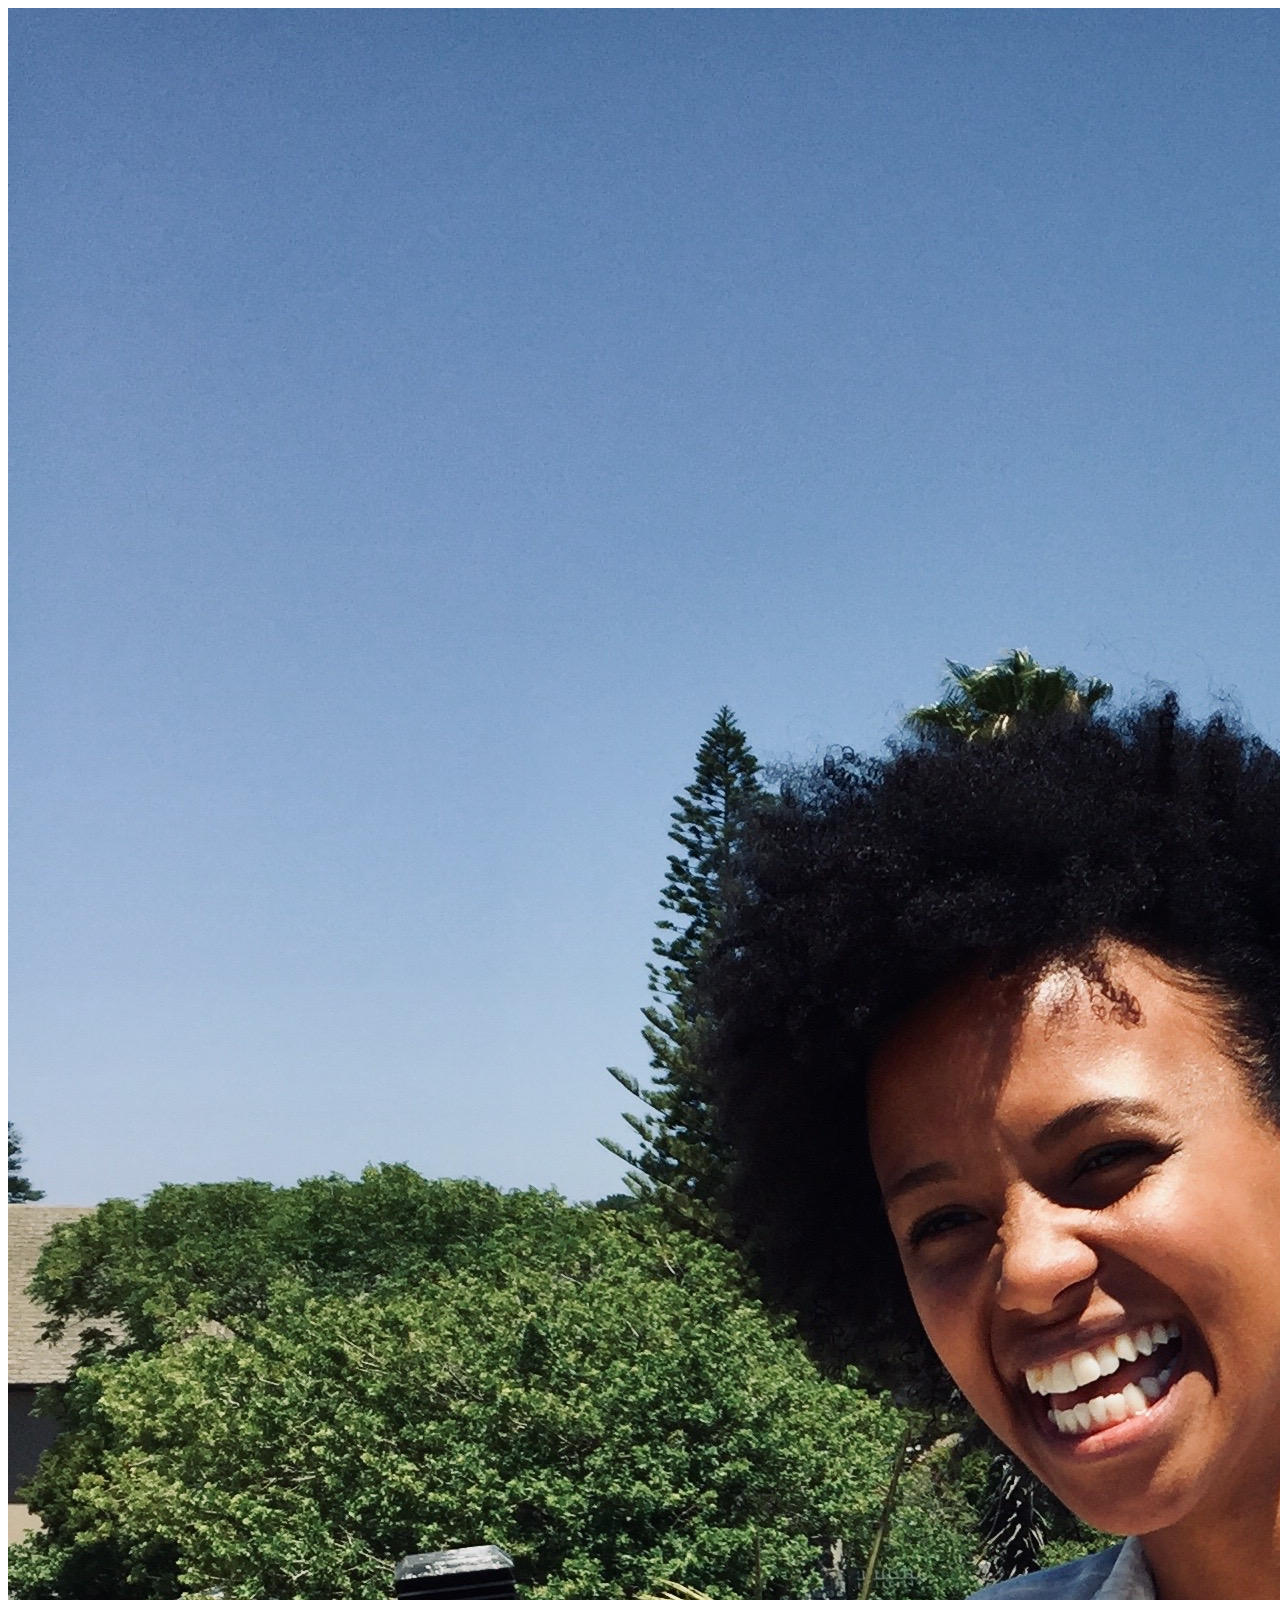
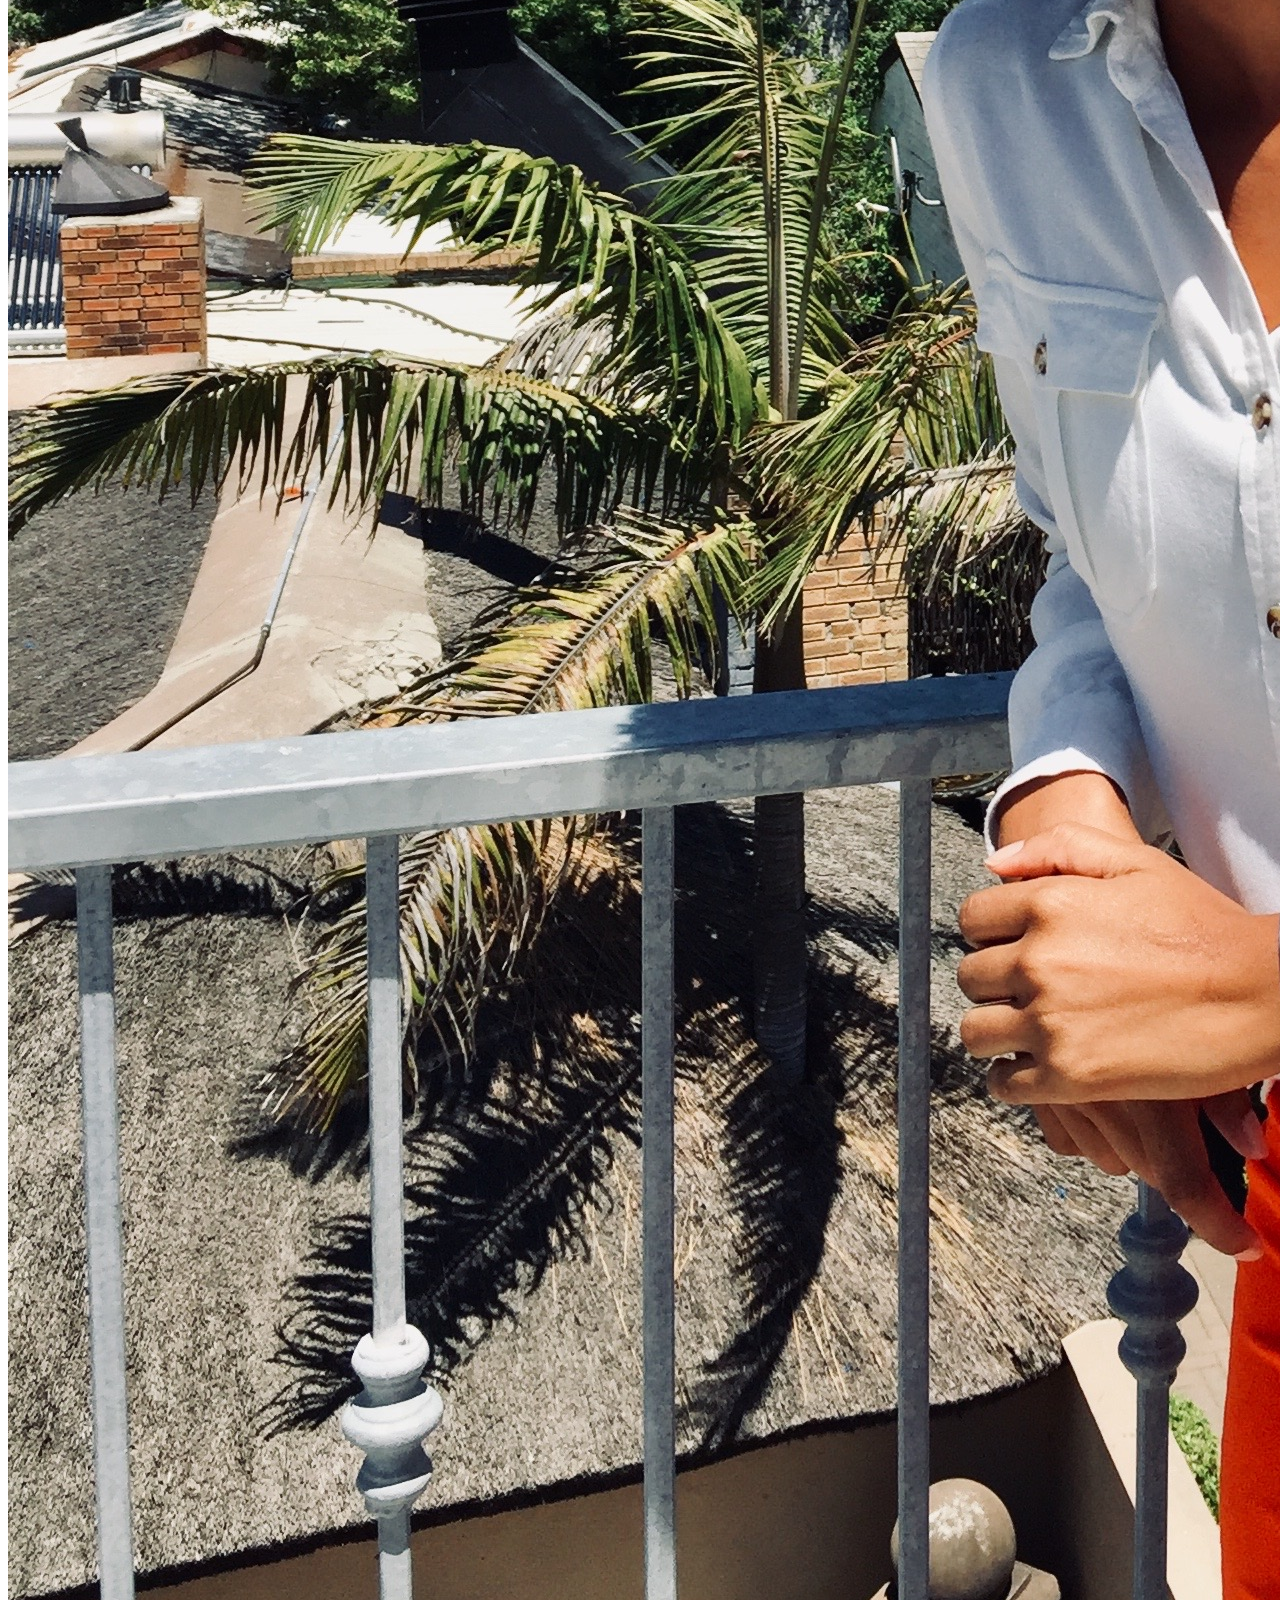
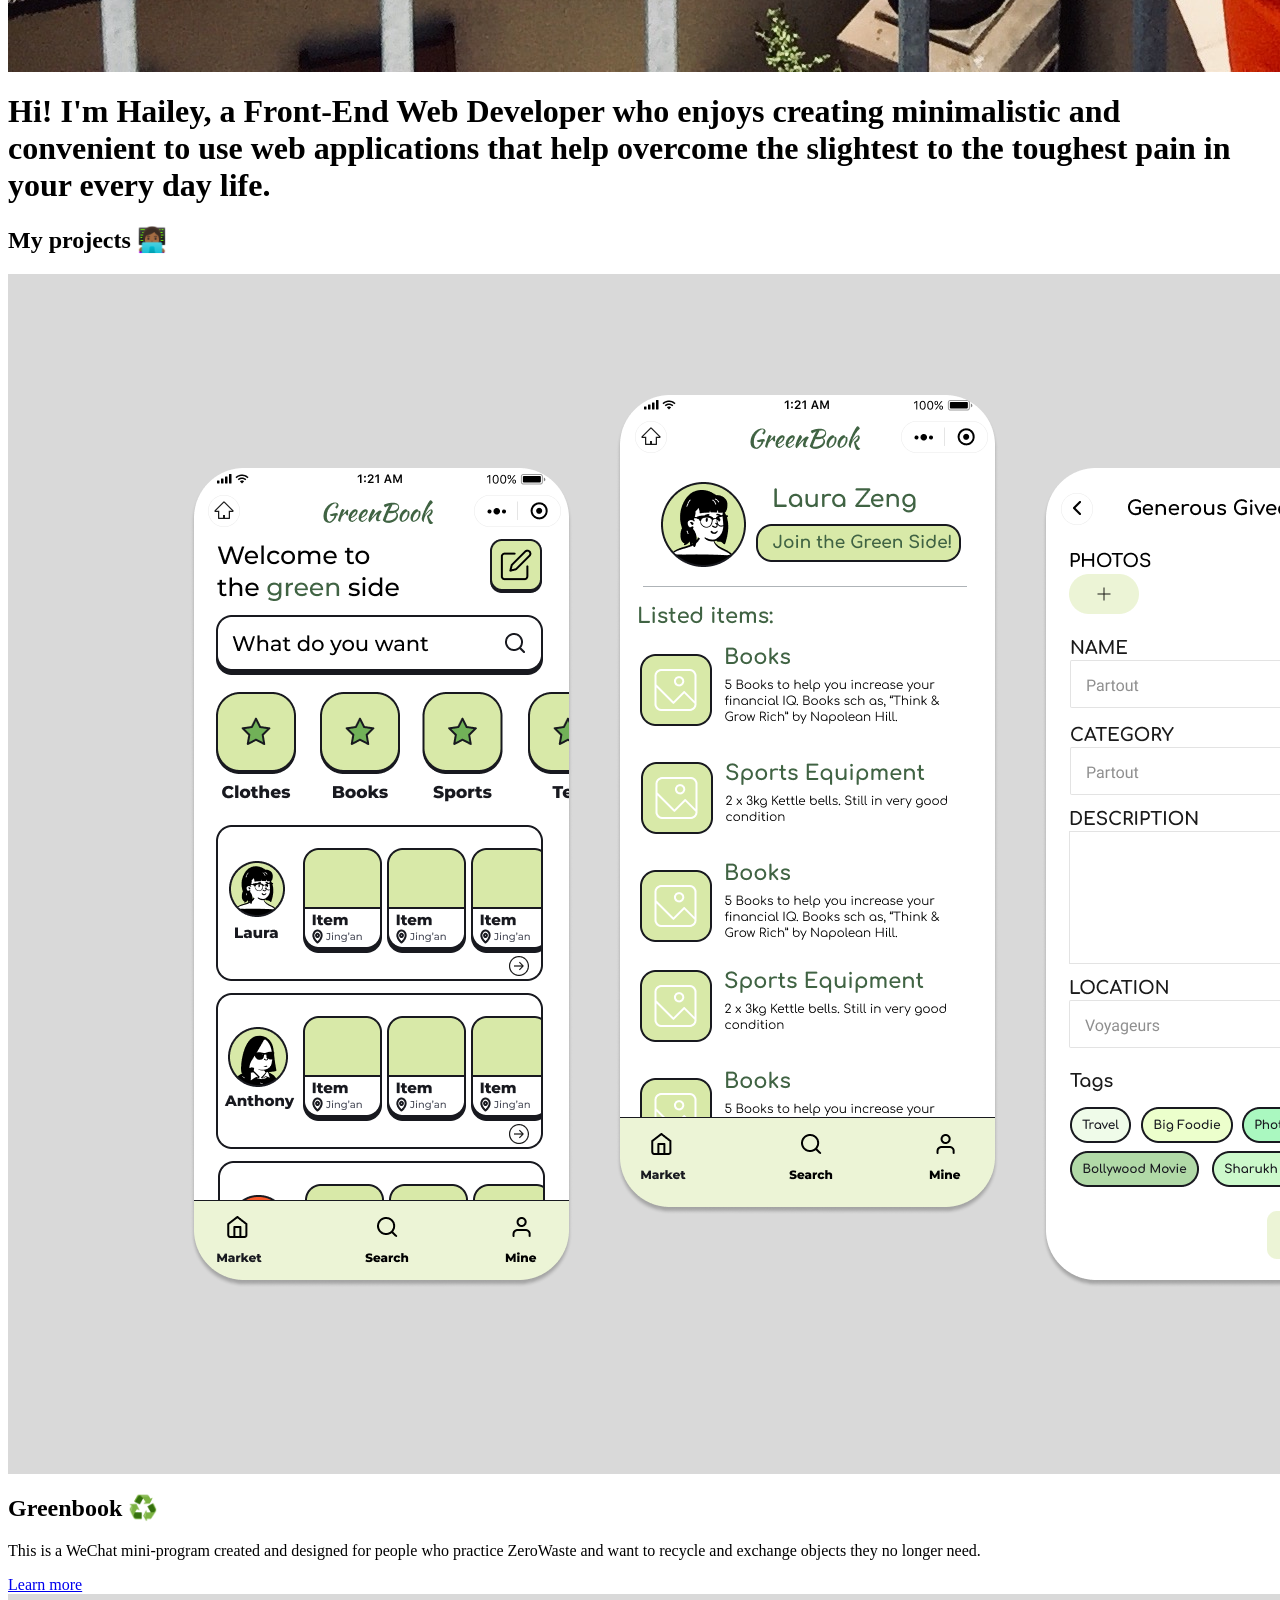
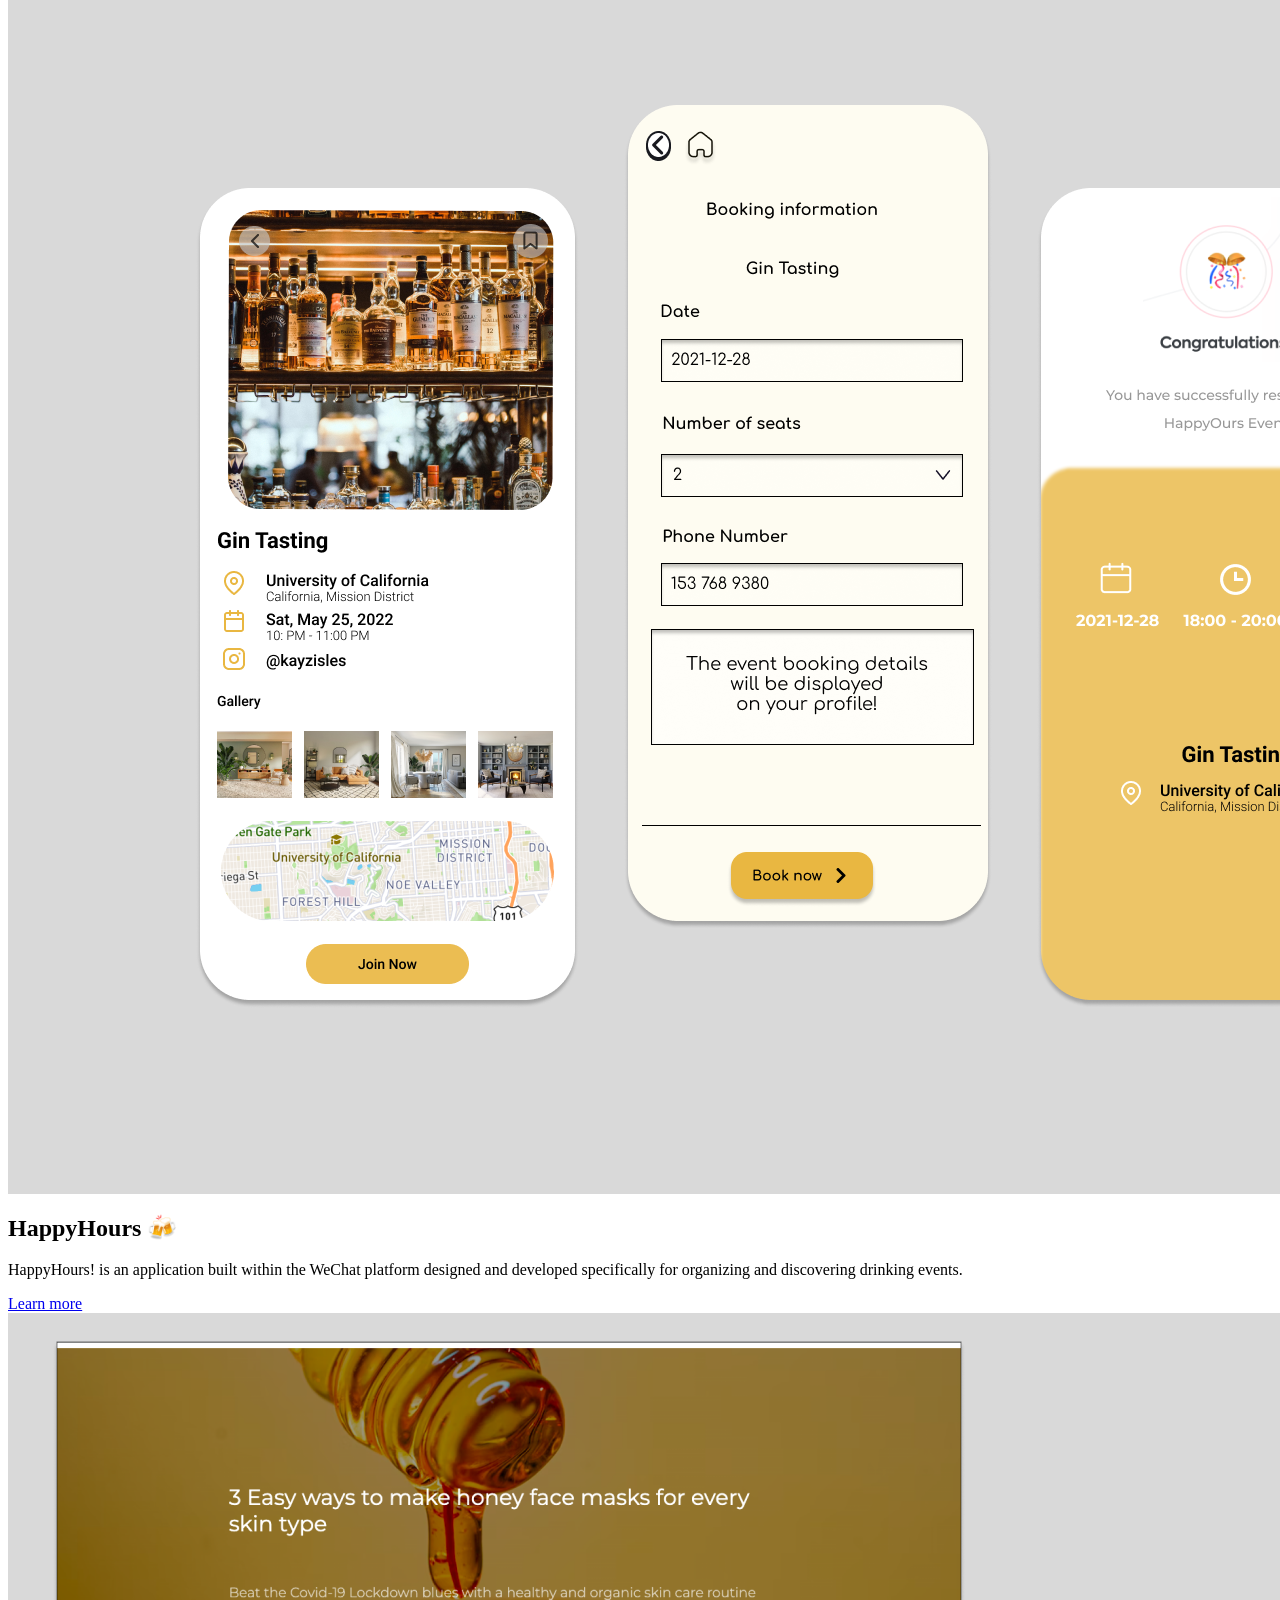
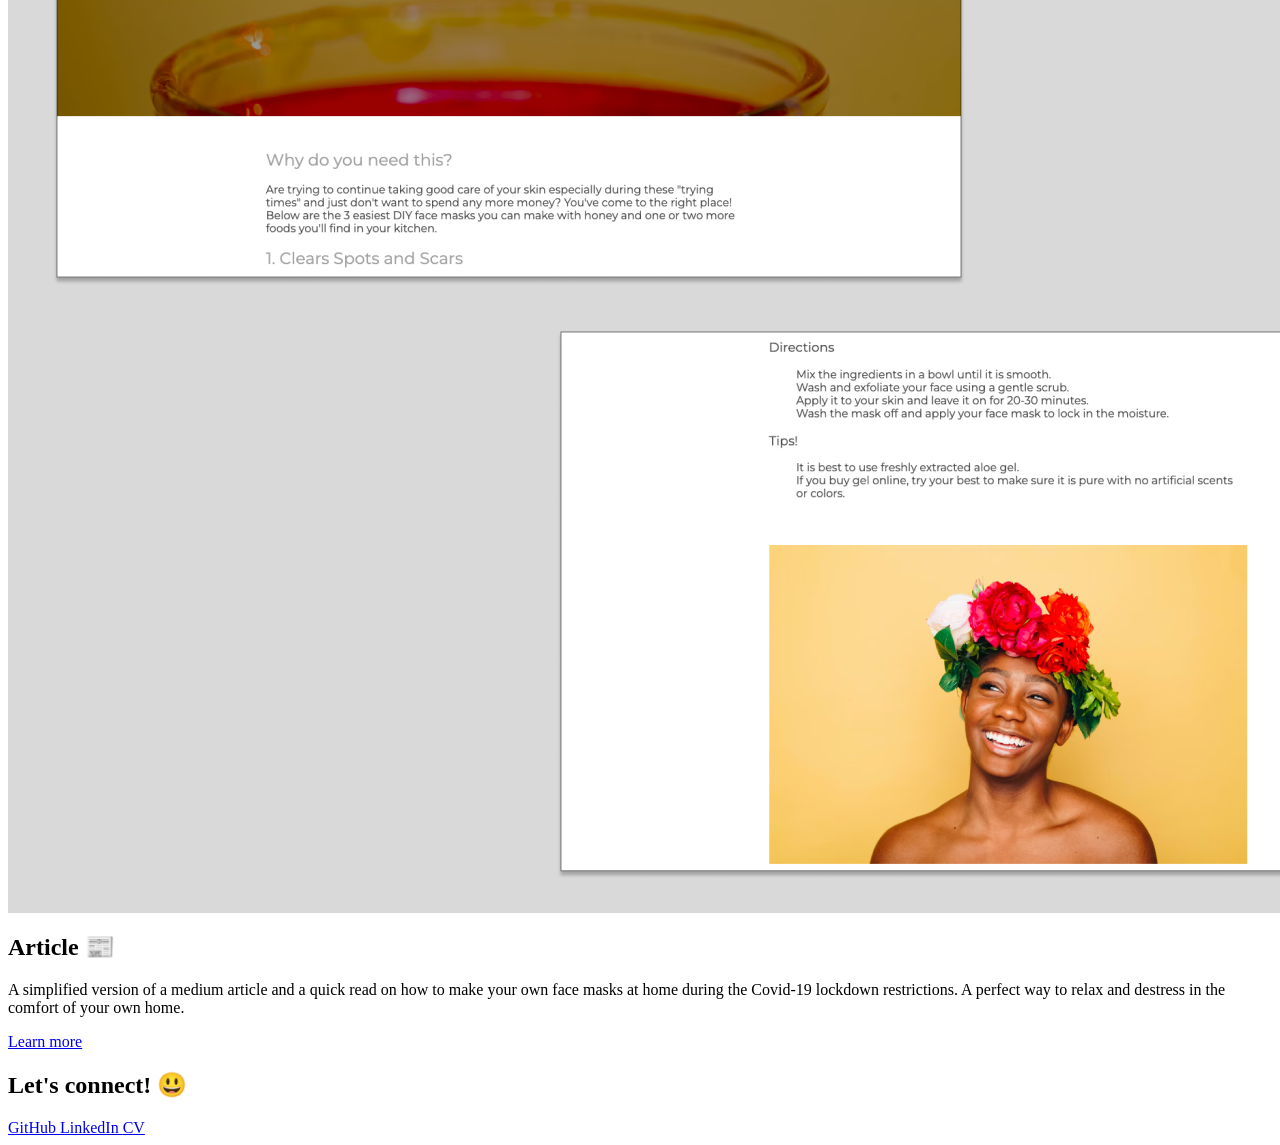
==== index.html @ 64c37670 "first commit" ====
<html>

<head>
  <title> Hailey Reent 👩🏾‍💻 </title>
  <meta charset="utf-8">
  <link rel="stylesheet" href="index.css">
  <meta name="viewport" content="width=device-width, initial-scale=1.0">
</head>

</body>

</html>

<body>
  <div class="banner"
    style="background-image:
url(https://images.unsplash.com/photo-1477554193778-9562c28588c0?ixlib=rb-1.2.1&ixid=MnwxMjA3fDB8MHxwaG90by1wYWdlfHx8fGVufDB8fHx8&auto=format&fit=crop&w=1170&q=80);">

    <div class="profile">
      <img src="images/profile.jpeg" alt="profile picture">
    </div>

    <div class="introduction">
      <h1>
        Hi! I'm Hailey, a Front-End Web Developer who enjoys creating minimalistic and convenient
        to use web applications that help overcome the slightest to the toughest pain in your
        every day life.
      </h1>
    </div>
  </div>

  <div class="info">
    <h2> My projects 👩🏾‍💻 </h2>
  </div>

  <div class="project">
    <div class="web-app-scr-gr">
      <img src="images/Greenbook.png" alt="greenbook wechat mini-program">
    </div>

    <div class="description-gr">
      <h2> Greenbook ♻️ </h2>
      <p>
        This is a WeChat mini-program created and designed for people who practice ZeroWaste and want to
        recycle and exchange objects they no longer need.
      </p>
      <a href="https://github.com/xxlaura/GreenBook_FrontEnd" target="_blank">
        Learn more
      </a>
    </div>
  </div>

  <div class="project">
    <div class="web-app-scr-hrs">
      <img src="images/happyhours.png" alt="happyhours wechat mini-program">
    </div>

    <div class="description-hrs">
      <h2> HappyHours 🍻 </h2>
      <p>
        HappyHours! is an application built within the WeChat platform designed and developed specifically
        for organizing and discovering drinking events.
      </p>
      <a href="https://github.com/Huiting-coding/HappyOurs_Frontend" target="_blank">
        Learn more
      </a>
    </div>
  </div>

  <div class="project">
    <div class="web-app-scr-art">
      <img src="images/article.png" alt="simplistic medium article">
    </div>

    <div class="description-art">
      <h2> Article 📰 </h2>
      <p>
        A simplified version of a medium article and a quick read on how to make your own face masks at home during
        the Covid-19 lockdown restrictions. A perfect way to relax and destress in the comfort of your own home.
      </p>
      <a href="https://hailey-04.github.io/medium-article/" target="_blank">
        Learn more
      </a>
    </div>
  </div>

  <div class="info">
    <div>
      <h2> Let's connect! 😃 </h2>
      <a href="https://github.com/Hailey-04" target="_blank" class="purple"> GitHub </a>
      <a href="https://www.linkedin.com/in/haileyreent/" target="_blank" class="pink"> LinkedIn </a>
      <a href="docs/HaileyCV.pdf" target="_blank" class="green"> CV </a>
    </div>
  </div>

</body>

</html>
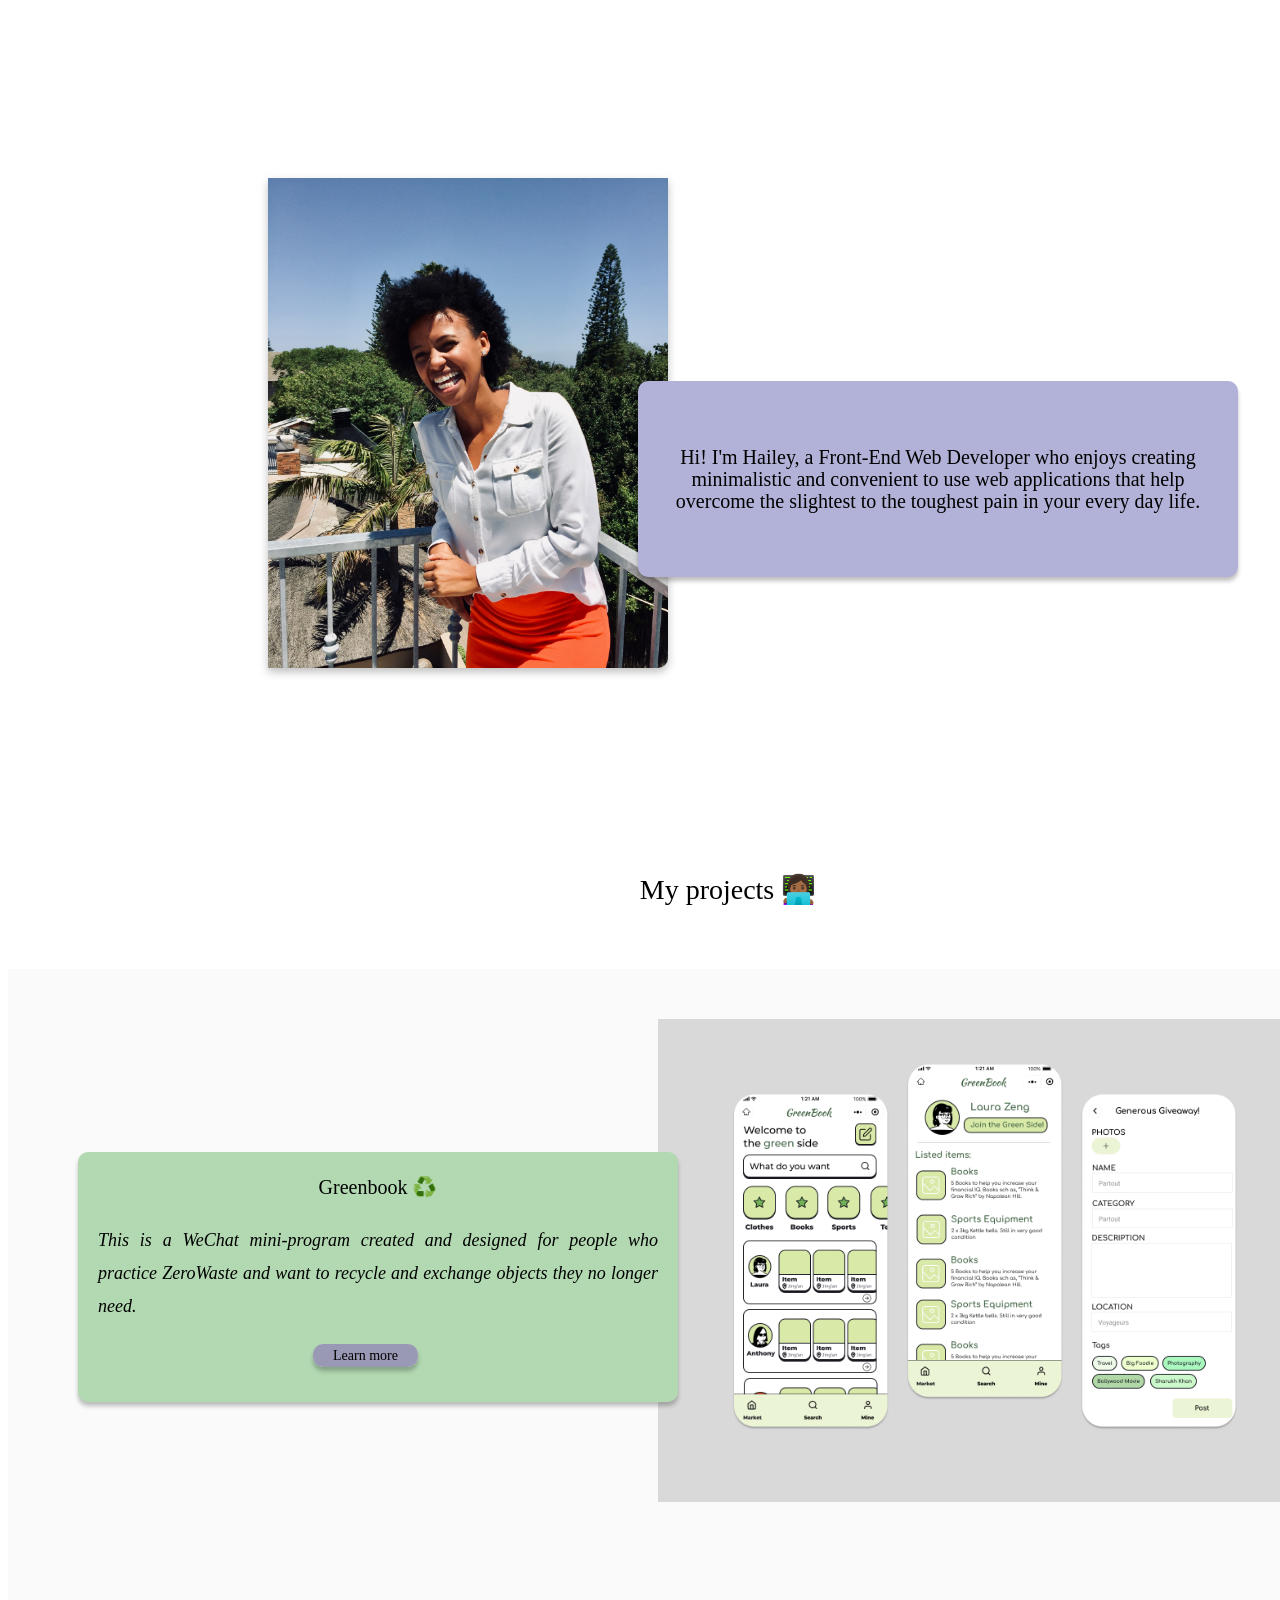
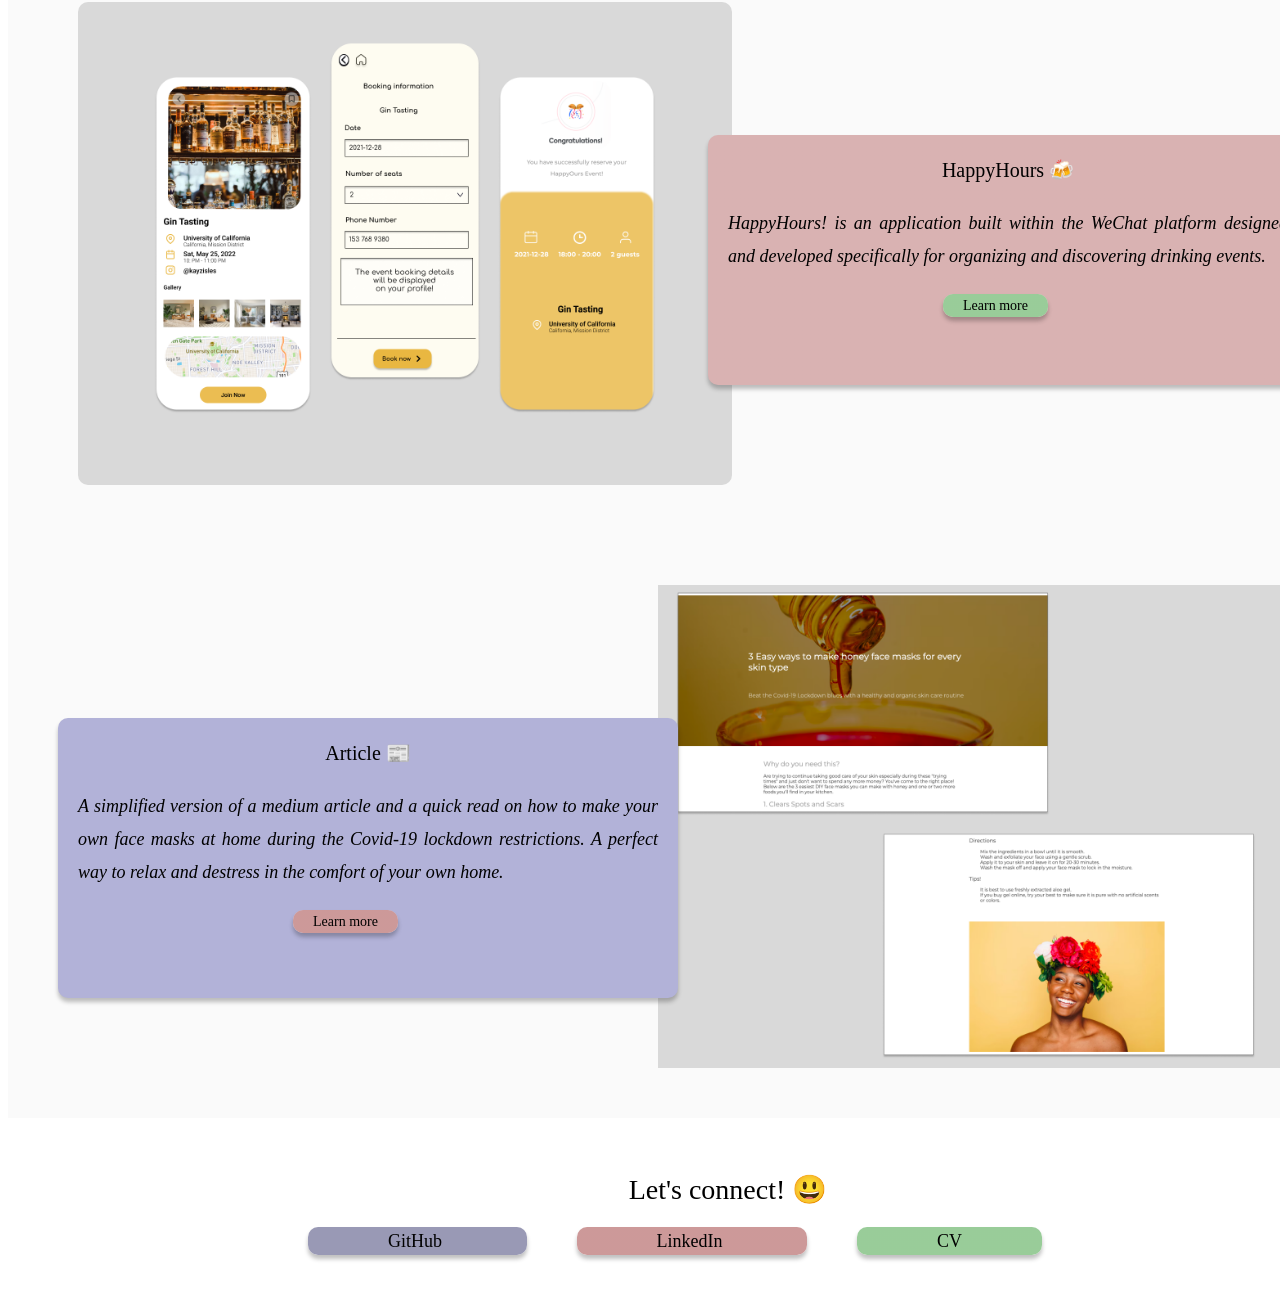
==== commit d8cf95ad: "fix styling" ====
--- a/index.html
+++ b/index.html
@@ -3,7 +3,7 @@
 <head>
   <title> Hailey Reent 👩🏾‍💻 </title>
   <meta charset="utf-8">
-  <link rel="stylesheet" href="index.css">
+  <link rel="stylesheet" href="style.css">
   <meta name="viewport" content="width=device-width, initial-scale=1.0">
 </head>
 
--- a/style.css
+++ b/style.css
@@ -0,0 +1,251 @@
+@import url('https://fonts.googleapis.com/css2?family=Montserrat:ital,wght@0,400;1,100&display=swap');
+
+.banner {
+  padding: 50px 0;
+  background-size: cover;
+  background-position: center;
+  width: 1440px;
+  height: 710px;
+}
+
+
+.profile img {
+  width: 400px;
+  height: 490px;
+  object-fit: cover;
+  filter: drop-shadow(0px 4px 4px rgba(0, 0, 0, 0.25));
+  padding-left: 260px;
+  padding-top: 120px;
+  border-radius: 10px;
+}
+
+
+.banner .introduction {
+  padding-left: 630px;
+  width: 600px;
+  height: 200px;
+  margin-top: -300px;
+  position: absolute;
+  border-radius: 10px;
+}
+
+.introduction h1 {
+  font-family: 'Montserrat';
+  font-style: normal;
+  font-weight: 400;
+  font-size: 20px;
+  line-height: 22px;
+  text-align: center;
+  color: #000000;
+  padding: 65px 30px;
+  background: linear-gradient(0deg, rgba(0, 0, 126, 0.3), rgba(0, 0, 126, 0.3)), #FFFFFF;
+  box-shadow: 0px 4px 4px rgba(0, 0, 0, 0.25);
+  border-radius: 10px;
+}
+
+.info {
+  padding: 18px 0;
+  background-color: white;
+  margin: 20px auto;
+  width: 1440px;
+}
+
+.info h2 {
+  font-family: 'Montserrat';
+  font-style: normal;
+  font-weight: 500;
+  font-size: 28px;
+  line-height: 22px;
+  color: #000000;
+  padding: 0;
+  text-align: center;
+  display: justify contents;
+  margin-bottom: 30px;
+
+}
+
+.info a {
+  box-shadow: 0px 4px 4px rgba(0, 0, 0, 0.25);
+  border-radius: 10px;
+  text-decoration-line: none;
+  font-family: 'Montserrat';
+  font-style: normal;
+  font-weight: 500;
+  font-size: 18px;
+  text-align: center;
+  color: #000000;
+  padding: 4px 80px;
+  margin-left: 300px;
+}
+
+.info .green {
+  background: linear-gradient(0deg, rgba(0, 128, 0, 0.4), rgba(0, 128, 0, 0.4)), #FFFFFF;
+  margin-left: 50px;
+}
+
+.info .green:hover {
+  background-color: rgba(0, 128, 0, 0.5);
+}
+
+.info .pink {
+  background: linear-gradient(0deg, rgba(129, 0, 0, 0.4), rgba(129, 0, 0, 0.4)), #FFFFFF;
+  margin-left: 50px;
+}
+
+.info .pink:hover {
+  background-color: rgba(129, 0, 0, 0.5);
+}
+
+.info .purple {
+  background: linear-gradient(0deg, rgba(0, 0, 70, 0.4), rgba(0, 0, 70, 0.4)), #FFFFFF;
+}
+
+.info .purple:hover {
+  background-color: rgba(0, 0, 70, 0.5);
+}
+
+.project {
+  padding: 50px 0;
+  background-color: #FAFAFA;
+  margin: 0 auto;
+  width: 1440px;
+}
+
+
+.project .web-app-scr-gr img {
+  padding-left: 650px;
+  object-fit: cover;
+  width: 654px;
+  height: 483px;
+  border-radius: 10px;
+}
+
+.project .web-app-scr-hrs img {
+  object-fit: cover;
+  width: 654px;
+  height: 483px;
+  margin-left: 70px;
+  border-radius: 10px;
+}
+
+.project .web-app-scr-art img {
+  object-fit: cover;
+  width: 654px;
+  height: 483px;
+  padding-left: 650px;
+  border-radius: 10px;
+}
+
+.project .description-gr {
+  width: 600px;
+  height: 250px;
+  background: linear-gradient(0deg, rgba(0, 128, 0, 0.3), rgba(0, 128, 0, 0.3)), #FFFFFF;
+  box-shadow: 0px 4px 4px rgba(0, 0, 0, 0.25);
+  margin-top: -350px;
+  margin-left: 70px;
+  position: absolute;
+  border-radius: 10px;
+}
+
+.project .description-hrs {
+  width: 600px;
+  height: 250px;
+  box-shadow: 0px 4px 4px rgba(0, 0, 0, 0.25);
+  background: linear-gradient(0deg, rgba(129, 0, 0, 0.3), rgba(129, 0, 0, 0.3)), #FFFFFF;
+  margin-left: 700px;
+  margin-top: -350px;
+  position: absolute;
+  border-radius: 10px;
+}
+
+.project .description-art {
+  width: 620px;
+  height: 280px;
+  box-shadow: 0px 4px 4px rgba(0, 0, 0, 0.25);
+  background: linear-gradient(0deg, rgba(0, 0, 126, 0.3), rgba(0, 0, 126, 0.3)), #FFFFFF;
+  margin-left: 50px;
+  margin-top: -350px;
+  position: absolute;
+  border-radius: 10px;
+}
+
+.project h2 {
+  font-family: 'Montserrat';
+  font-style: normal;
+  font-weight: 500;
+  font-size: 20px;
+  line-height: 37px;
+  text-align: center;
+  color: #000000;
+}
+
+.project p {
+  font-family: 'Montserrat';
+  font-style: italic;
+  font-weight: 400;
+  font-size: 18px;
+  line-height: 33px;
+  color: #000000;
+  padding: 0px 20px;
+  text-align: justify;
+}
+
+.project .description-gr a {
+  background: linear-gradient(0deg, rgba(0, 0, 70, 0.4), rgba(0, 0, 70, 0.4)), #FFFFFF;
+  box-shadow: 0px 4px 4px rgba(0, 0, 0, 0.25);
+  border-radius: 10px;
+  font-family: 'Montserrat';
+  font-style: normal;
+  font-weight: 500;
+  font-size: 14px;
+  line-height: 30px;
+  text-align: center;
+  color: #000000;
+  text-decoration-line: none;
+  padding: 4px 20px;
+  margin-left: 235px;
+}
+
+.project .description-hrs a {
+  background: linear-gradient(0deg, rgba(0, 128, 0, 0.4), rgba(0, 128, 0, 0.4)), #FFFFFF;
+  box-shadow: 0px 4px 4px rgba(0, 0, 0, 0.25);
+  border-radius: 10px;
+  font-family: 'Montserrat';
+  font-style: normal;
+  font-weight: 400;
+  font-size: 14px;
+  line-height: 30px;
+  text-align: center;
+  color: #000000;
+  text-decoration-line: none;
+  padding: 4px 20px;
+  margin-left: 235px;
+}
+
+.project .description-art a {
+  background: linear-gradient(0deg, rgba(129, 0, 0, 0.4), rgba(129, 0, 0, 0.4)), #FFFFFF;
+  box-shadow: 0px 4px 4px rgba(0, 0, 0, 0.25);
+  border-radius: 10px;
+  font-family: 'Montserrat';
+  font-style: normal;
+  font-weight: 400;
+  font-size: 14px;
+  line-height: 30px;
+  text-align: center;
+  color: #000000;
+  text-decoration-line: none;
+  padding: 4px 20px;
+  margin-left: 235px;
+}
+
+.project .description-art a:hover {
+  background-color: rgba(129, 0, 0, 0.5);
+}
+
+.project .description-gr a:hover {
+  background-color: rgba(0, 0, 70, 0.5);
+}
+
+.project .description-hrs a:hover {
+  background-color: rgba(0, 128, 0, 0.5);
+}
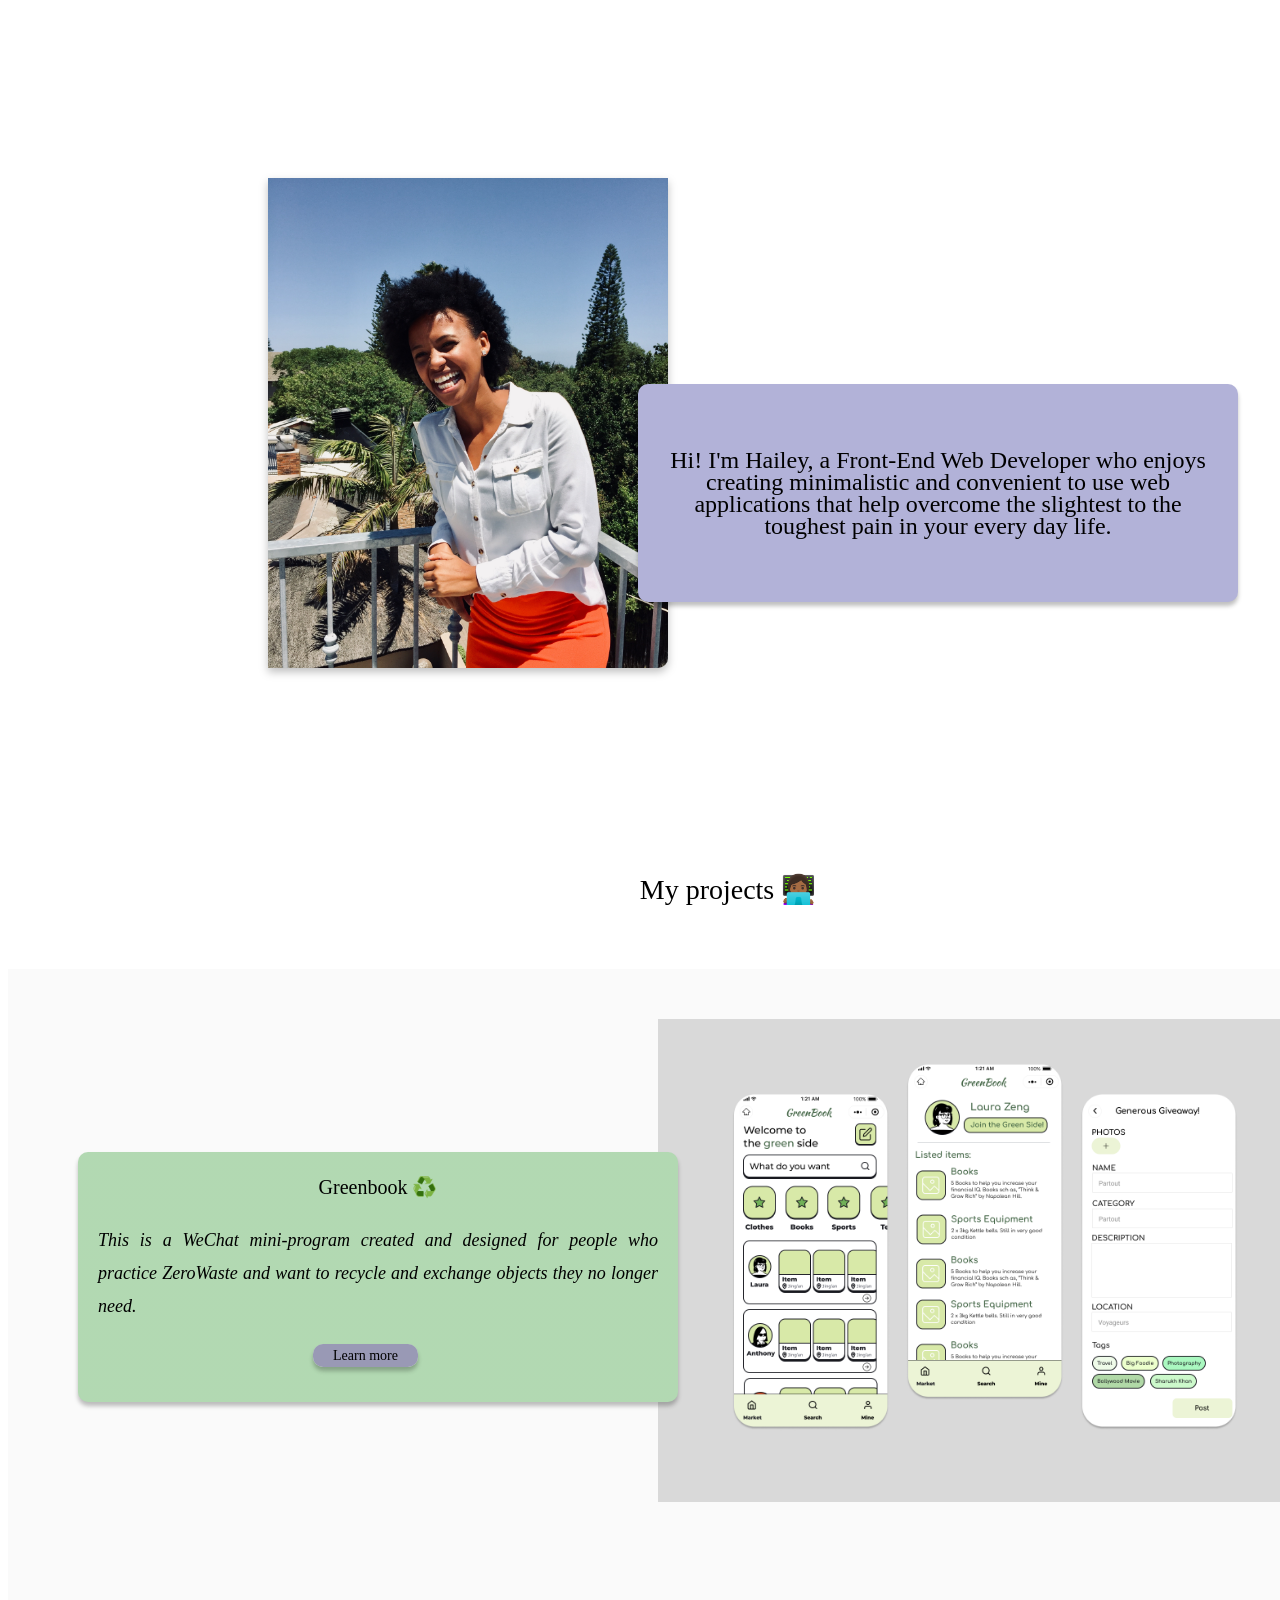
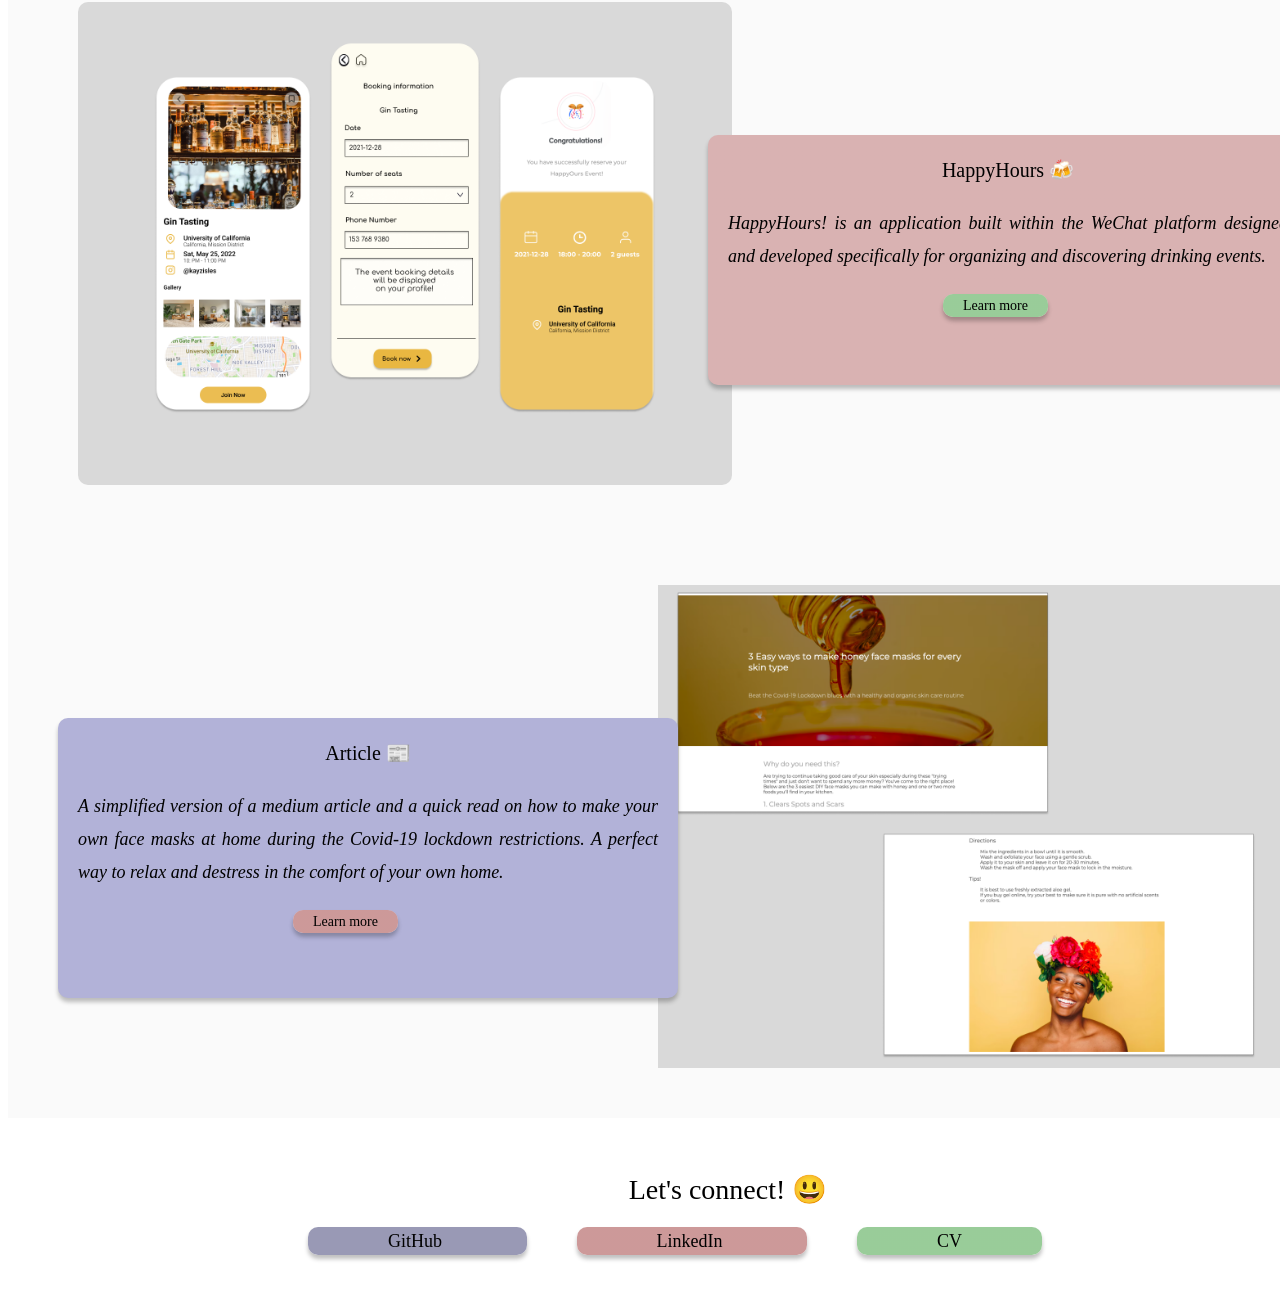
==== commit e720471e: "fix responsiveness of imgs" ====
--- a/index.html
+++ b/index.html
@@ -1,15 +1,12 @@
 <html>
 
 <head>
-  <title> Hailey Reent 👩🏾‍💻 </title>
+  <title> 👩🏾‍💻 Hailey Reent  </title>
   <meta charset="utf-8">
-  <link rel="stylesheet" href="style.css">
+  <link rel="stylesheet" href="images/style.css">
   <meta name="viewport" content="width=device-width, initial-scale=1.0">
 </head>
 
-</body>
-
-</html>
 
 <body>
   <div class="banner"
--- a/images/style.css
+++ b/images/style.css
@@ -0,0 +1,269 @@
+@import url('https://fonts.googleapis.com/css2?family=Montserrat:ital,wght@0,400;1,100&display=swap');
+
+.banner {
+  padding: 50px 0;
+  background-size: cover;
+  background-position: center;
+  width: 1440px;
+  height: 710px;
+}
+
+
+.profile img {
+  width: 400px;
+  height: 490px;
+  object-fit: cover;
+  filter: drop-shadow(0px 4px 4px rgba(0, 0, 0, 0.25));
+  padding-left: 260px;
+  padding-top: 120px;
+  border-radius: 10px;
+}
+
+
+.banner .introduction {
+  padding-left: 630px;
+  width: 600px;
+  height: 200px;
+  margin-top: -300px;
+  position: absolute;
+  border-radius: 10px;
+}
+
+.introduction h1 {
+  font-family: 'Montserrat';
+  font-style: normal;
+  font-weight: 400;
+  font-size: 20px;
+  line-height: 22px;
+  text-align: center;
+  color: #000000;
+  padding: 65px 30px;
+  background: linear-gradient(0deg, rgba(0, 0, 126, 0.3), rgba(0, 0, 126, 0.3)), #FFFFFF;
+  box-shadow: 0px 4px 4px rgba(0, 0, 0, 0.25);
+  border-radius: 10px;
+}
+
+.info {
+  padding: 18px 0;
+  background-color: white;
+  margin: 20px auto;
+  width: 1440px;
+}
+
+.info h2 {
+  font-family: 'Montserrat';
+  font-style: normal;
+  font-weight: 500;
+  font-size: 28px;
+  line-height: 22px;
+  color: #000000;
+  padding: 0;
+  text-align: center;
+  display: justify contents;
+  margin-bottom: 30px;
+
+}
+
+.info a {
+  box-shadow: 0px 4px 4px rgba(0, 0, 0, 0.25);
+  border-radius: 10px;
+  text-decoration-line: none;
+  font-family: 'Montserrat';
+  font-style: normal;
+  font-weight: 500;
+  font-size: 18px;
+  text-align: center;
+  color: #000000;
+  padding: 4px 80px;
+  margin-left: 300px;
+}
+
+.info .green {
+  background: linear-gradient(0deg, rgba(0, 128, 0, 0.4), rgba(0, 128, 0, 0.4)), #FFFFFF;
+  margin-left: 50px;
+}
+
+.info .green:hover {
+  background-color: rgba(0, 128, 0, 0.5);
+}
+
+.info .pink {
+  background: linear-gradient(0deg, rgba(129, 0, 0, 0.4), rgba(129, 0, 0, 0.4)), #FFFFFF;
+  margin-left: 50px;
+}
+
+.info .pink:hover {
+  background-color: rgba(129, 0, 0, 0.5);
+}
+
+.info .purple {
+  background: linear-gradient(0deg, rgba(0, 0, 70, 0.4), rgba(0, 0, 70, 0.4)), #FFFFFF;
+}
+
+.info .purple:hover {
+  background-color: rgba(0, 0, 70, 0.5);
+}
+
+.project {
+  padding: 50px 0;
+  background-color: #FAFAFA;
+  margin: 0 auto;
+  width: 1440px;
+}
+
+
+.project .web-app-scr-gr img {
+  padding-left: 650px;
+  object-fit: cover;
+  width: 654px;
+  height: 483px;
+  border-radius: 10px;
+}
+
+.project .web-app-scr-hrs img {
+  object-fit: cover;
+  width: 654px;
+  height: 483px;
+  margin-left: 70px;
+  border-radius: 10px;
+}
+
+.project .web-app-scr-art img {
+  object-fit: cover;
+  width: 654px;
+  height: 483px;
+  padding-left: 650px;
+  border-radius: 10px;
+}
+
+.project .description-gr {
+  width: 600px;
+  height: 250px;
+  background: linear-gradient(0deg, rgba(0, 128, 0, 0.3), rgba(0, 128, 0, 0.3)), #FFFFFF;
+  box-shadow: 0px 4px 4px rgba(0, 0, 0, 0.25);
+  margin-top: -350px;
+  margin-left: 70px;
+  position: absolute;
+  border-radius: 10px;
+}
+
+.project .description-hrs {
+  width: 600px;
+  height: 250px;
+  box-shadow: 0px 4px 4px rgba(0, 0, 0, 0.25);
+  background: linear-gradient(0deg, rgba(129, 0, 0, 0.3), rgba(129, 0, 0, 0.3)), #FFFFFF;
+  margin-left: 700px;
+  margin-top: -350px;
+  position: absolute;
+  border-radius: 10px;
+}
+
+.project .description-art {
+  width: 620px;
+  height: 280px;
+  box-shadow: 0px 4px 4px rgba(0, 0, 0, 0.25);
+  background: linear-gradient(0deg, rgba(0, 0, 126, 0.3), rgba(0, 0, 126, 0.3)), #FFFFFF;
+  margin-left: 50px;
+  margin-top: -350px;
+  position: absolute;
+  border-radius: 10px;
+}
+
+.project h2 {
+  font-family: 'Montserrat';
+  font-style: normal;
+  font-weight: 500;
+  font-size: 20px;
+  line-height: 37px;
+  text-align: center;
+  color: #000000;
+}
+
+.project p {
+  font-family: 'Montserrat';
+  font-style: italic;
+  font-weight: 400;
+  font-size: 18px;
+  line-height: 33px;
+  color: #000000;
+  padding: 0px 20px;
+  text-align: justify;
+}
+
+.project .description-gr a {
+  background: linear-gradient(0deg, rgba(0, 0, 70, 0.4), rgba(0, 0, 70, 0.4)), #FFFFFF;
+  box-shadow: 0px 4px 4px rgba(0, 0, 0, 0.25);
+  border-radius: 10px;
+  font-family: 'Montserrat';
+  font-style: normal;
+  font-weight: 500;
+  font-size: 14px;
+  line-height: 30px;
+  text-align: center;
+  color: #000000;
+  text-decoration-line: none;
+  padding: 4px 20px;
+  margin-left: 235px;
+}
+
+.project .description-hrs a {
+  background: linear-gradient(0deg, rgba(0, 128, 0, 0.4), rgba(0, 128, 0, 0.4)), #FFFFFF;
+  box-shadow: 0px 4px 4px rgba(0, 0, 0, 0.25);
+  border-radius: 10px;
+  font-family: 'Montserrat';
+  font-style: normal;
+  font-weight: 400;
+  font-size: 14px;
+  line-height: 30px;
+  text-align: center;
+  color: #000000;
+  text-decoration-line: none;
+  padding: 4px 20px;
+  margin-left: 235px;
+}
+
+.project .description-art a {
+  background: linear-gradient(0deg, rgba(129, 0, 0, 0.4), rgba(129, 0, 0, 0.4)), #FFFFFF;
+  box-shadow: 0px 4px 4px rgba(0, 0, 0, 0.25);
+  border-radius: 10px;
+  font-family: 'Montserrat';
+  font-style: normal;
+  font-weight: 400;
+  font-size: 14px;
+  line-height: 30px;
+  text-align: center;
+  color: #000000;
+  text-decoration-line: none;
+  padding: 4px 20px;
+  margin-left: 235px;
+}
+
+.project .description-art a:hover {
+  background-color: rgba(129, 0, 0, 0.5);
+}
+
+.project .description-gr a:hover {
+  background-color: rgba(0, 0, 70, 0.5);
+}
+
+.project .description-hrs a:hover {
+  background-color: rgba(0, 128, 0, 0.5);
+}
+
+@media (max-width: 767.98px){
+  .introduction h1{
+    font-size: 12px;
+  }
+}
+
+@media (min-width: 768px) and (max-width: 1199.98px) {
+  .introduction h1{
+    font-size: 18px;
+  }
+}
+
+@media (min-width: 1200px){
+  .introduction h1{
+    font-size: 24px;
+  }
+}
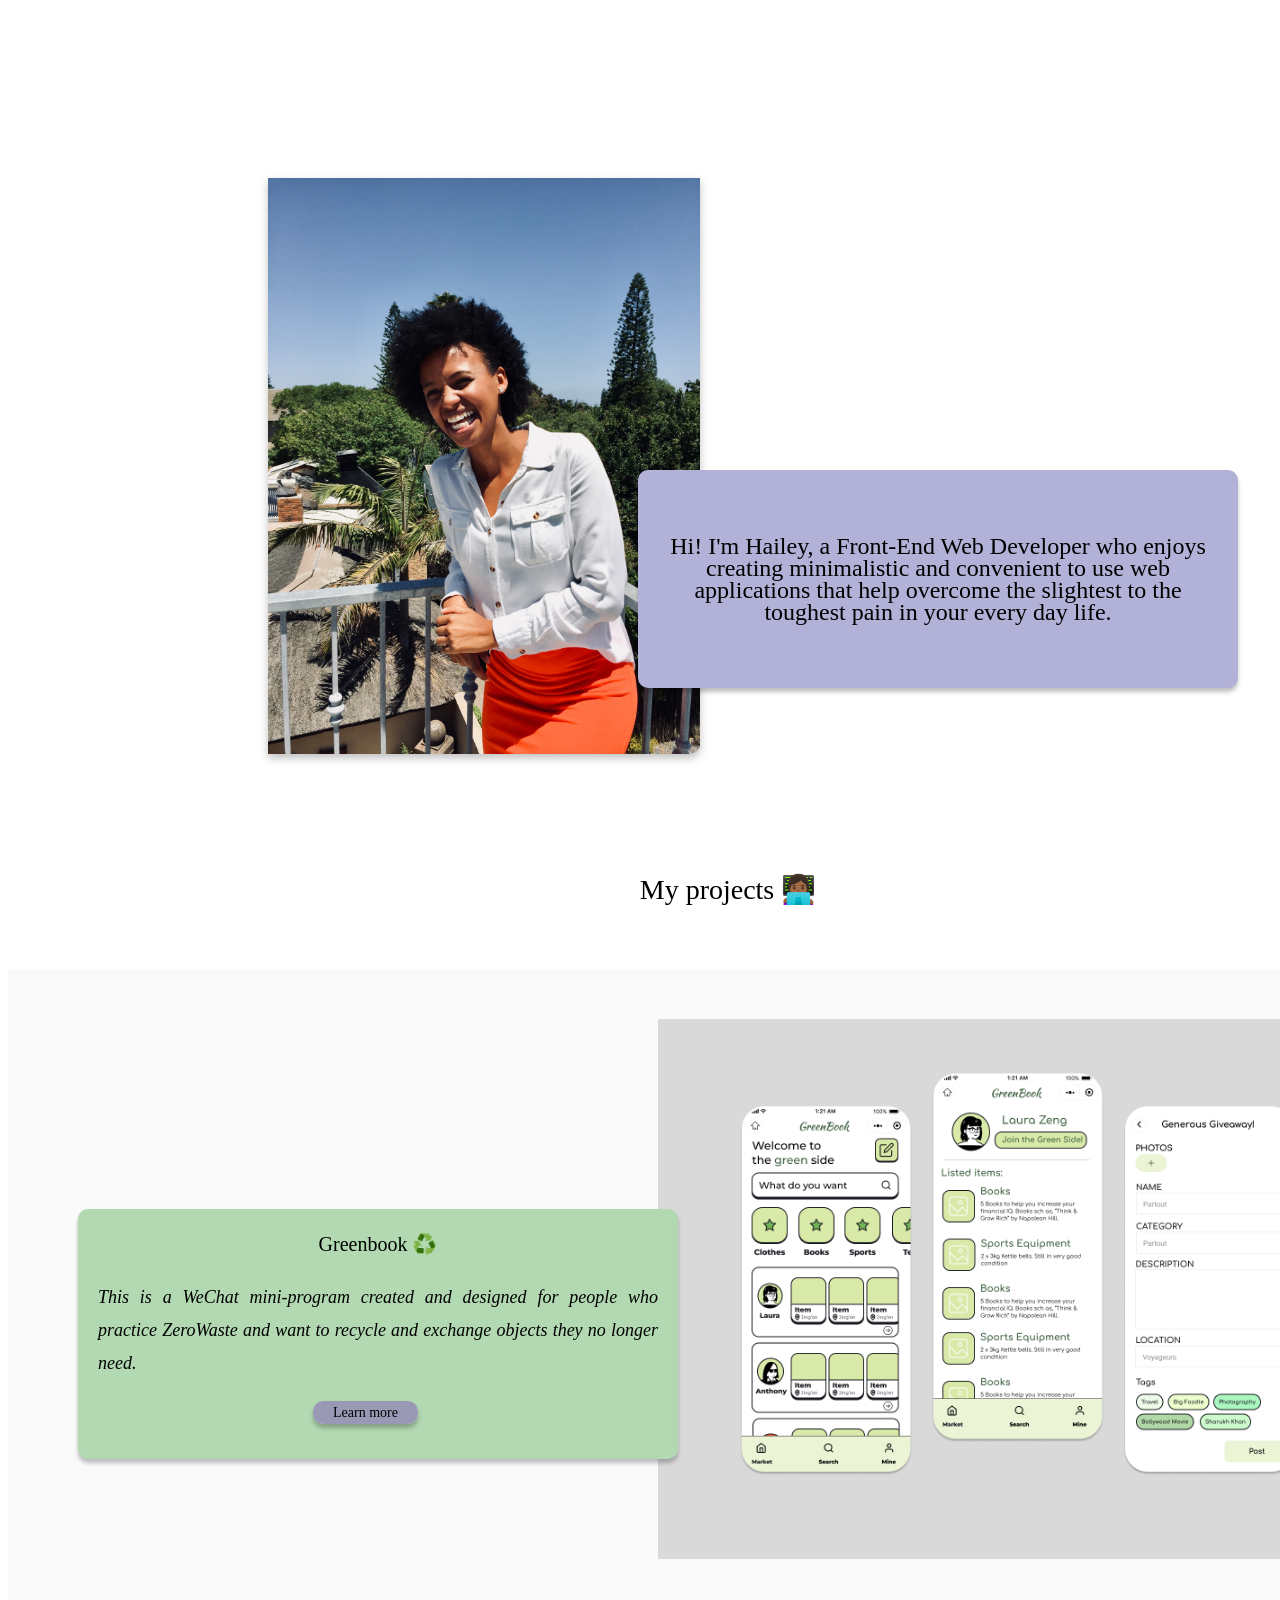
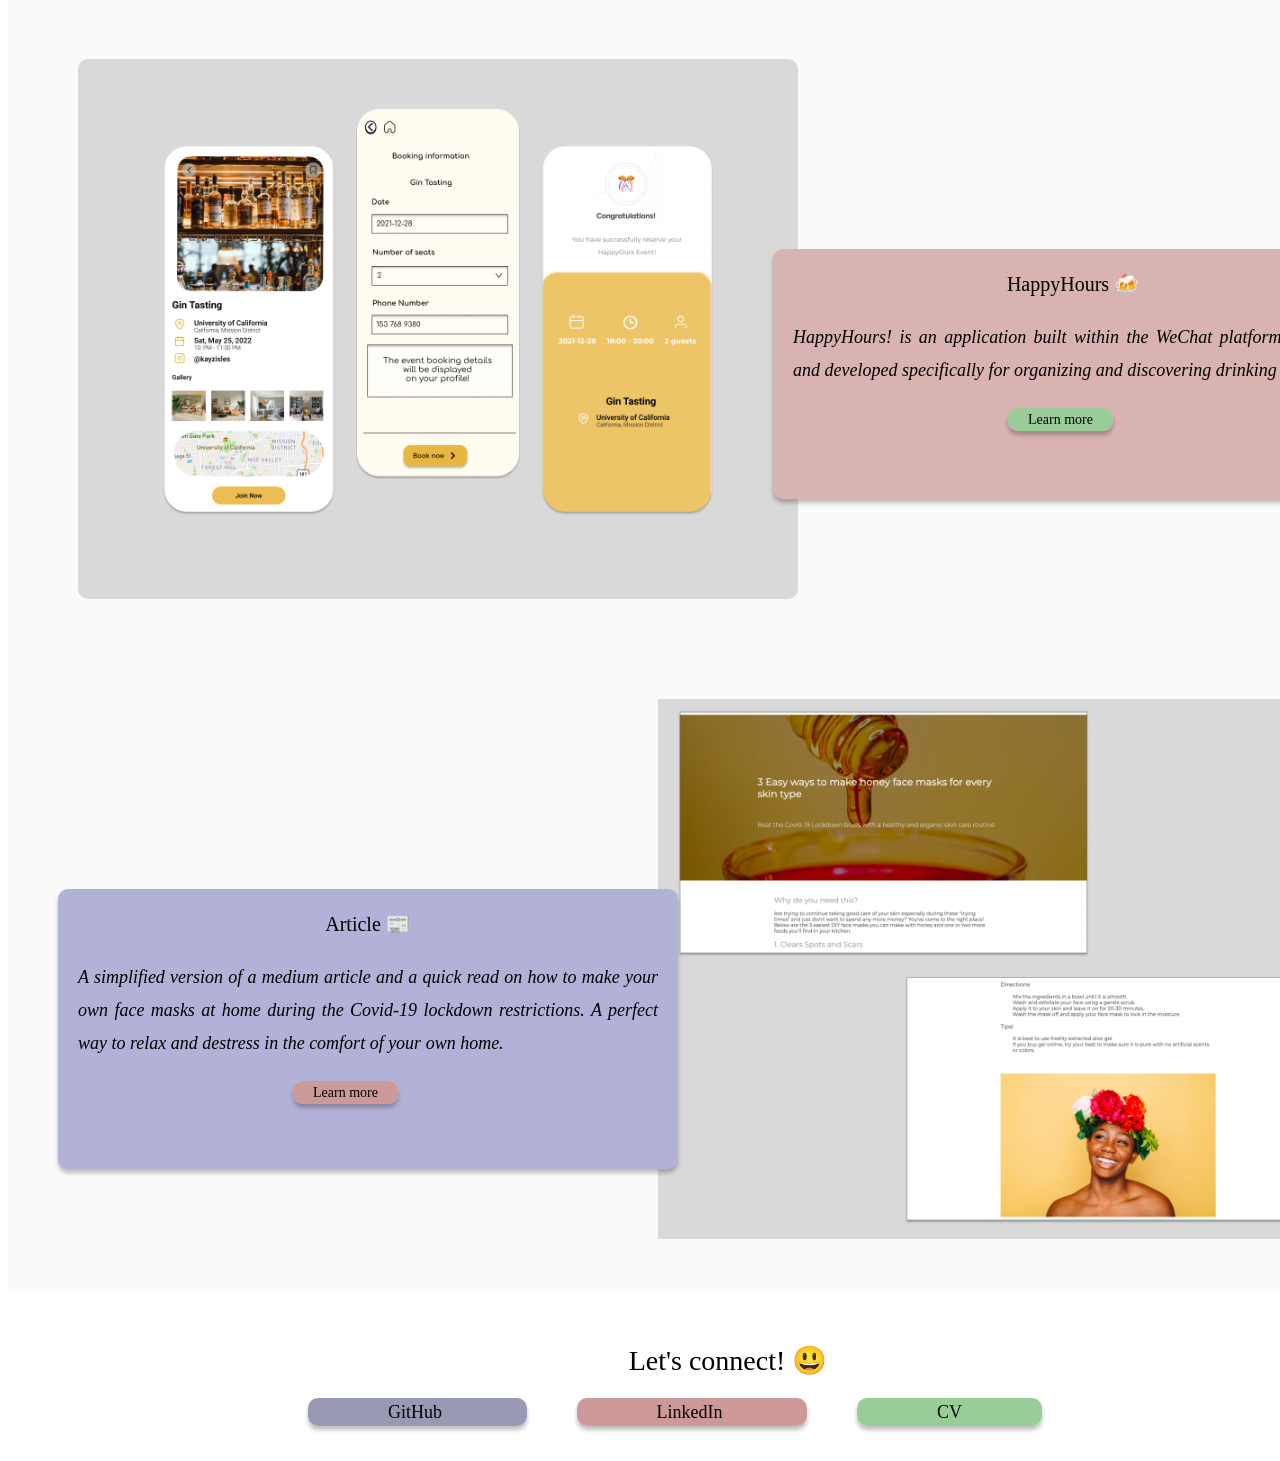
==== commit 10351c3f: "resized imgs" ====
--- a/index.html
+++ b/index.html
@@ -36,7 +36,7 @@
     </div>
 
     <div class="description-gr">
-      <h2> Greenbook ♻️ </h2>
+      <h2>  Greenbook ♻️ </h2>
       <p>
         This is a WeChat mini-program created and designed for people who practice ZeroWaste and want to
         recycle and exchange objects they no longer need.
@@ -53,7 +53,7 @@
     </div>
 
     <div class="description-hrs">
-      <h2> HappyHours 🍻 </h2>
+      <h2>  HappyHours 🍻 </h2>
       <p>
         HappyHours! is an application built within the WeChat platform designed and developed specifically
         for organizing and discovering drinking events.
@@ -70,7 +70,7 @@
     </div>
 
     <div class="description-art">
-      <h2> Article 📰 </h2>
+      <h2>  Article 📰 </h2>
       <p>
         A simplified version of a medium article and a quick read on how to make your own face masks at home during
         the Covid-19 lockdown restrictions. A perfect way to relax and destress in the comfort of your own home.
--- a/images/style.css
+++ b/images/style.css
@@ -10,8 +10,8 @@
 
 
 .profile img {
-  width: 400px;
-  height: 490px;
+  width: 30%;
+  /* height: 80%; */
   object-fit: cover;
   filter: drop-shadow(0px 4px 4px rgba(0, 0, 0, 0.25));
   padding-left: 260px;
@@ -115,23 +115,23 @@
 .project .web-app-scr-gr img {
   padding-left: 650px;
   object-fit: cover;
-  width: 654px;
-  height: 483px;
+  width: 50%;
+  /* height: 65%; */
   border-radius: 10px;
 }
 
 .project .web-app-scr-hrs img {
   object-fit: cover;
-  width: 654px;
-  height: 483px;
+  width: 50%;
+  /* height: 65%; */
   margin-left: 70px;
   border-radius: 10px;
 }
 
 .project .web-app-scr-art img {
   object-fit: cover;
-  width: 654px;
-  height: 483px;
+  width: 50%;
+  /* height: 65%; */
   padding-left: 650px;
   border-radius: 10px;
 }
@@ -152,7 +152,7 @@
   height: 250px;
   box-shadow: 0px 4px 4px rgba(0, 0, 0, 0.25);
   background: linear-gradient(0deg, rgba(129, 0, 0, 0.3), rgba(129, 0, 0, 0.3)), #FFFFFF;
-  margin-left: 700px;
+  margin-left: 765px;
   margin-top: -350px;
   position: absolute;
   border-radius: 10px;
